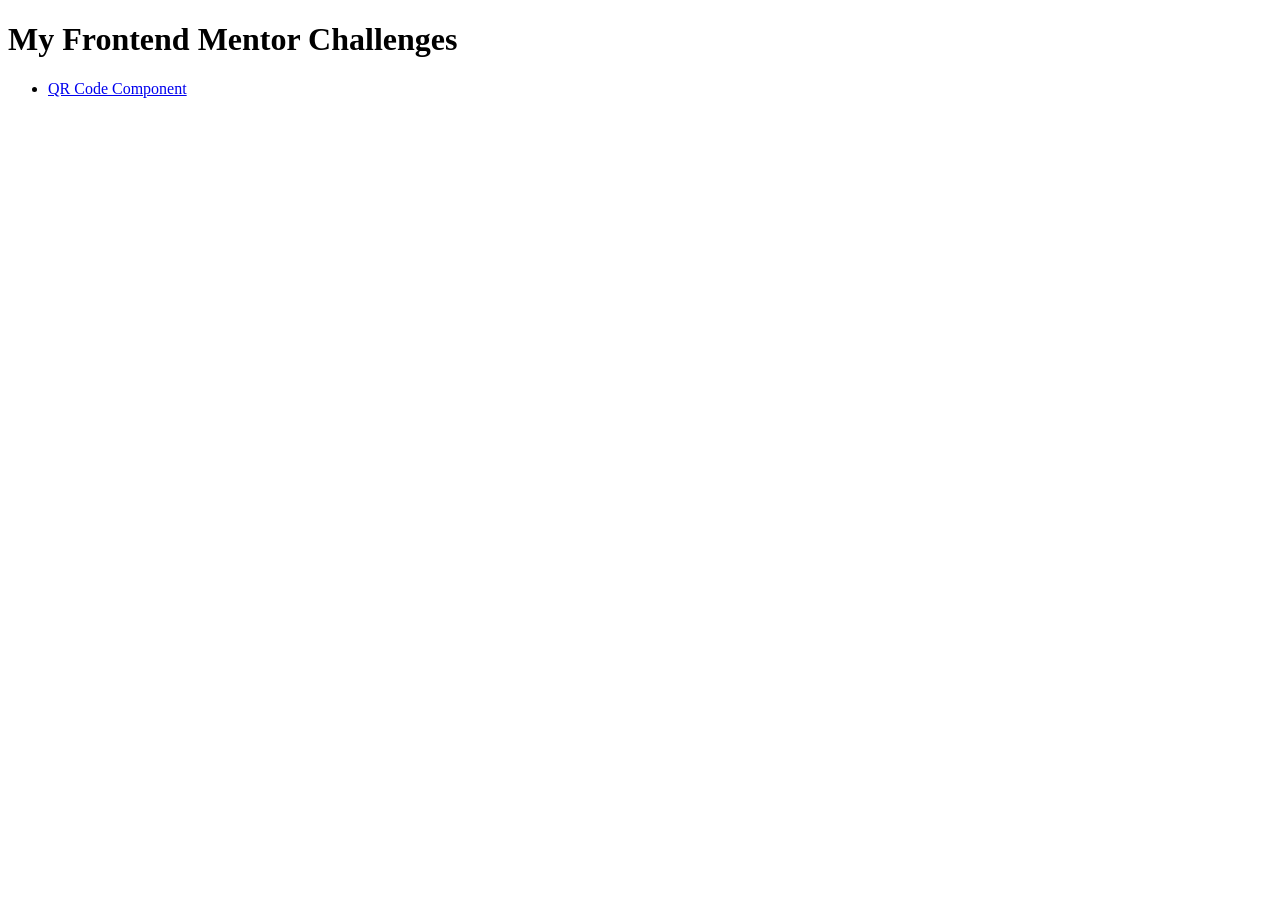
==== index.html @ bf6f335a "Initial commit: Add vitrine and QR Code challenge" ====
<!DOCTYPE html>
<html lang="en">
<head>
    <meta charset="UTF-8">
    <title>My Frontend Mentor Portfolio</title>
</head>
<body>
    <h1>My Frontend Mentor Challenges</h1>
    <ul>
        <li>
            <a href="./qr-code-component-main/index.html">QR Code Component</a>
        </li>
    </ul>
</body>
</html>
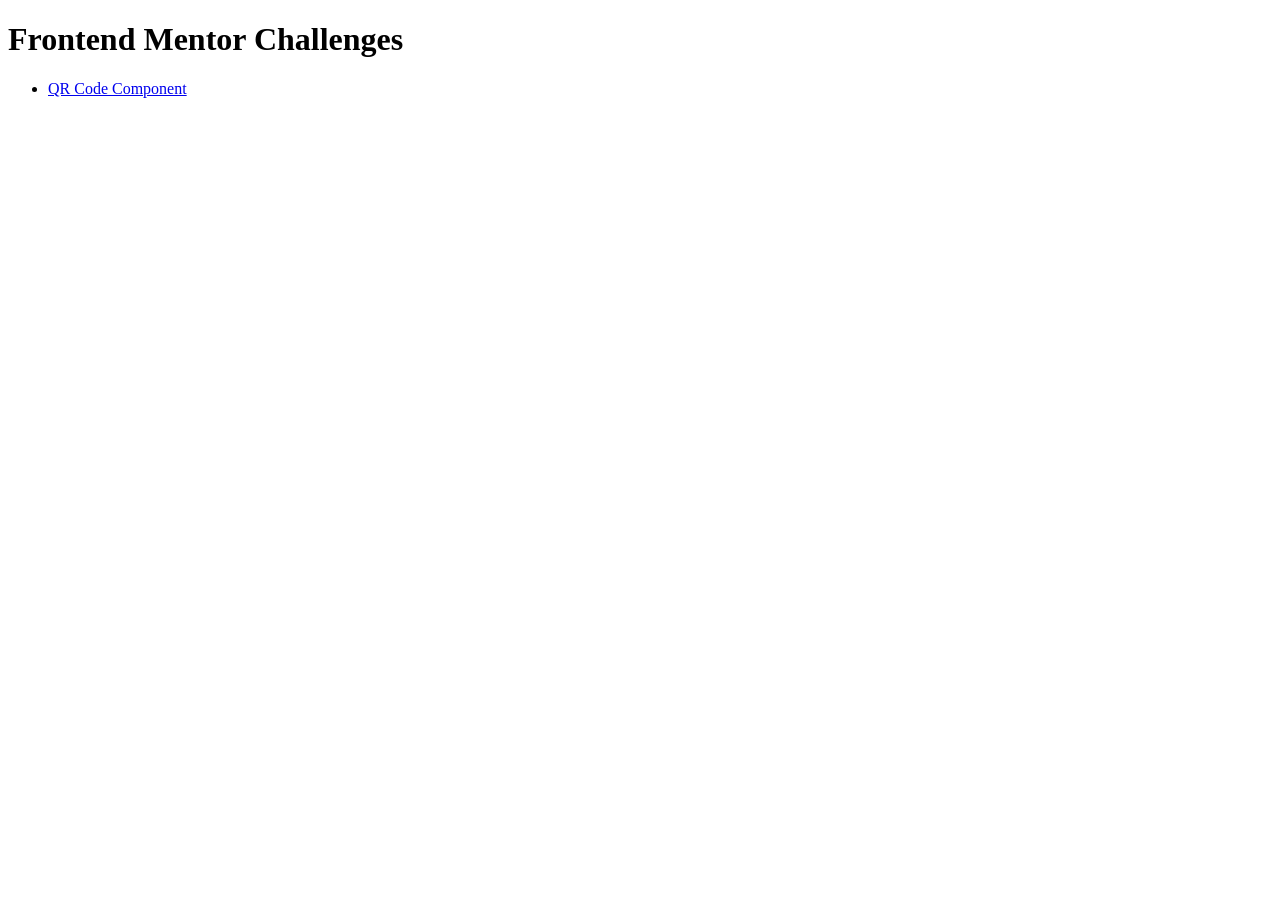
==== commit a9423380: "Pequenas mudanças" ====
--- a/index.html
+++ b/index.html
@@ -2,10 +2,10 @@
 <html lang="en">
 <head>
     <meta charset="UTF-8">
-    <title>My Frontend Mentor Portfolio</title>
+    <title>Frontend Mentor Portfolio</title>
 </head>
 <body>
-    <h1>My Frontend Mentor Challenges</h1>
+    <h1>Frontend Mentor Challenges</h1>
     <ul>
         <li>
             <a href="./qr-code-component-main/index.html">QR Code Component</a>
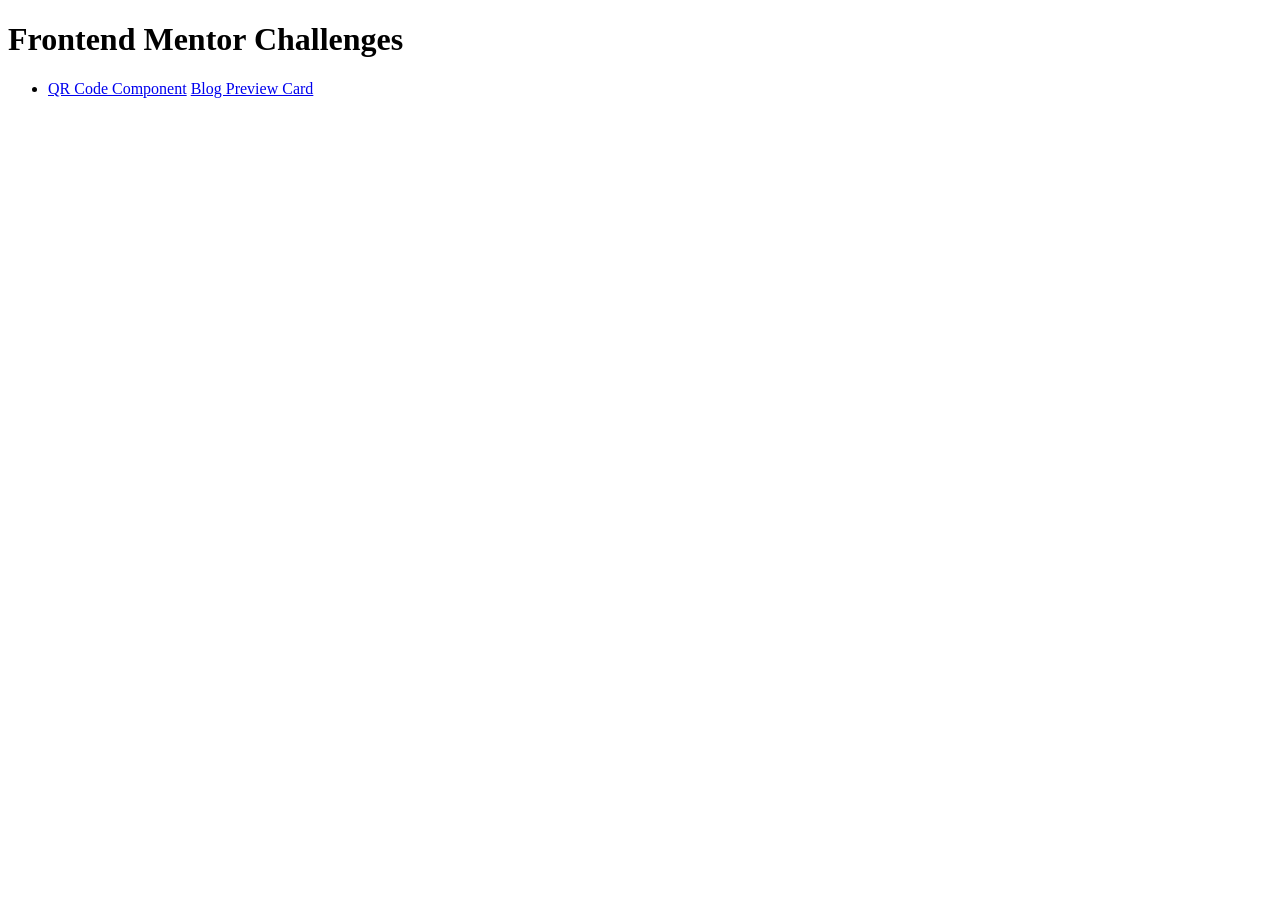
==== commit 5a08fe2e: "fix: Url" ====
--- a/index.html
+++ b/index.html
@@ -9,6 +9,7 @@
     <ul>
         <li>
             <a href="./qr-code-component-main/index.html">QR Code Component</a>
+            <a href="./blog-preview-card-main/index.html">Blog Preview Card</a>
         </li>
     </ul>
 </body>
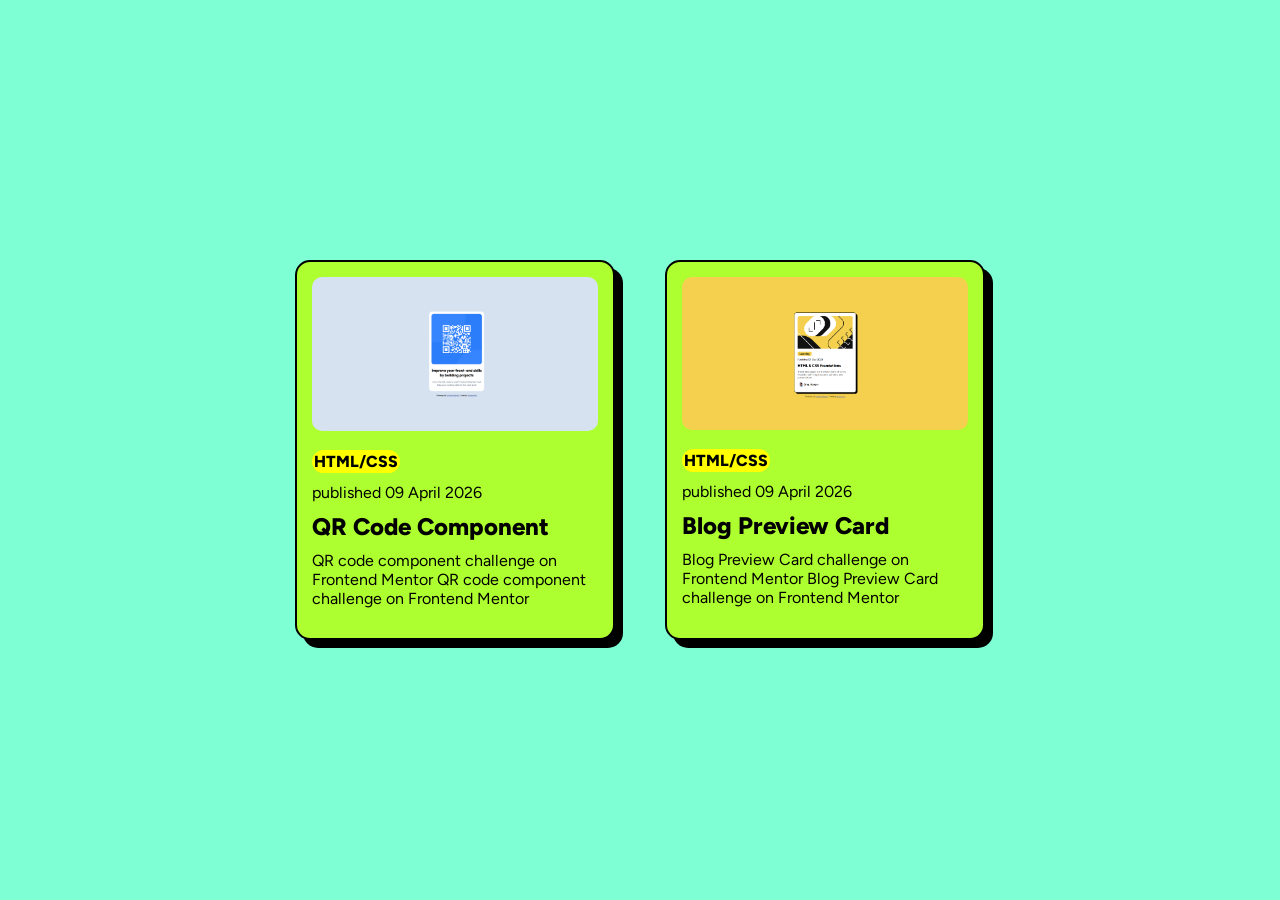
==== commit e9b23b6c: "index lil upgrade" ====
--- a/index.html
+++ b/index.html
@@ -2,15 +2,39 @@
 <html lang="en">
 <head>
     <meta charset="UTF-8">
+    <link rel="preconnect" href="https://fonts.googleapis.com">
+    <link rel="preconnect" href="https://fonts.gstatic.com" crossorigin>
+    <link href="https://fonts.googleapis.com/css2?family=Figtree:ital,wght@0,300..900;1,300..900&family=Outfit:wght@100..900&display=swap" rel="stylesheet">
+  
+    <link rel="stylesheet" href="style.css">
     <title>Frontend Mentor Portfolio</title>
 </head>
 <body>
-    <h1>Frontend Mentor Challenges</h1>
-    <ul>
+    <!--<h1>Frontend Mentor Challenges</h1>-->
+    <!-- <ul>
         <li>
             <a href="./qr-code-component-main/index.html">QR Code Component</a>
             <a href="./blog-preview-card-main/index.html">Blog Preview Card</a>
         </li>
-    </ul>
+    </ul> -->
+    <main>
+        <div class="card">
+            
+            <img src="./qr-code-component-main/images/Capture d'écran.png" alt="qr code" class="img" id="">
+            <p class="tecno">HTML/CSS</p>
+            <p class="date">published 09 April 2026</p>
+            <h2 class="title"><a href="./qr-code-component-main/index.html">QR Code Component</a></h2>
+            <p class="description">QR code component challenge on Frontend Mentor QR code component challenge on Frontend Mentor</p>
+        </div>
+        <div class="card">
+            
+            <img src="./blog-preview-card-main/assets/images/result.png" alt="blog preview card" class="img">
+            <p class="tecno">HTML/CSS</p>
+            <p class="date">published 09 April 2026</p>
+            <h2 class="title"><a href="./blog-preview-card-main/index.html">Blog Preview Card</a></h2>
+            <p class="description">Blog Preview Card challenge on Frontend Mentor Blog Preview Card challenge on Frontend Mentor</p>
+        </div>
+    </main>
+    
 </body>
 </html>
--- a/style.css
+++ b/style.css
@@ -0,0 +1,67 @@
+*{
+    margin: 0;
+    padding: 0;
+    box-sizing: border-box;
+}
+
+body{
+    grid-template-rows: auto;
+    display: flex;
+    justify-content: center;
+    align-items: center;
+    background-color: aquamarine;
+    height: 100vh;
+    font-family: Figtree;
+}
+
+main{
+    display: flex;
+    gap: 50px;
+}
+
+.card{
+    background-color: greenyellow;
+    padding: 15px;
+    width: 320px;
+    border-radius: 15px;
+    padding-bottom: 30px;
+    box-shadow: 8px 8px 0px black;
+    border: 2px solid black;
+}
+.img{
+    justify-content: center;
+    align-items: center;
+    width: 100%;
+    border-radius: 10px;
+    margin-bottom: 15px;
+}
+.img:hover, .img:focus{
+    cursor: pointer;
+}
+
+.tecno{
+    background-color: yellow;
+    font-weight: 800;
+    width: fit-content;
+    border-radius: 15px;
+    justify-content: center;
+    display: flex;
+    padding: 2px;
+    margin-bottom: 10px;
+}
+.date{
+    margin-bottom: 10px;
+}
+
+.title{
+    margin-bottom: 10px;
+    font-weight: 800;
+}
+.title:hover, .title:focus{
+    cursor: pointer;
+    color: yellow;
+}
+.title a{
+    text-decoration: none;
+    color: inherit;
+}
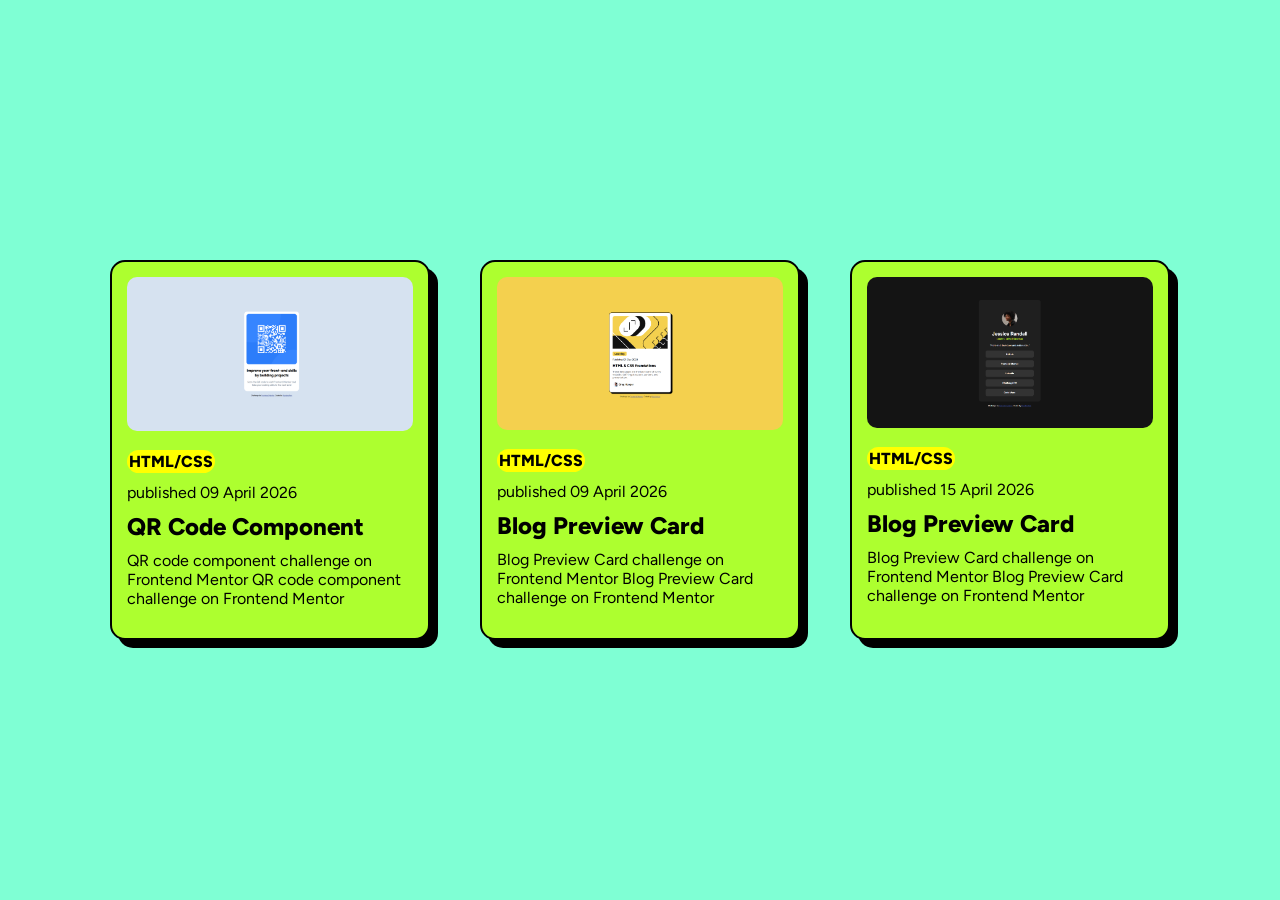
==== commit 658179df: "screenshot and readme" ====
--- a/index.html
+++ b/index.html
@@ -2,6 +2,7 @@
 <html lang="en">
 <head>
     <meta charset="UTF-8">
+    <meta name="viewport" content="width=device-width, initial-scale=1.0" /> <!-- displays site properly based on user's device -->
     <link rel="preconnect" href="https://fonts.googleapis.com">
     <link rel="preconnect" href="https://fonts.gstatic.com" crossorigin>
     <link href="https://fonts.googleapis.com/css2?family=Figtree:ital,wght@0,300..900;1,300..900&family=Outfit:wght@100..900&display=swap" rel="stylesheet">
@@ -26,14 +27,20 @@
             <h2 class="title"><a href="./qr-code-component-main/index.html">QR Code Component</a></h2>
             <p class="description">QR code component challenge on Frontend Mentor QR code component challenge on Frontend Mentor</p>
         </div>
-        <div class="card">
-            
+        <div class="card">   
             <img src="./blog-preview-card-main/assets/images/result.png" alt="blog preview card" class="img">
             <p class="tecno">HTML/CSS</p>
             <p class="date">published 09 April 2026</p>
             <h2 class="title"><a href="./blog-preview-card-main/index.html">Blog Preview Card</a></h2>
             <p class="description">Blog Preview Card challenge on Frontend Mentor Blog Preview Card challenge on Frontend Mentor</p>
         </div>
+        <div class="card">   
+            <img src="./social-links-profile-main/assets/images/Capture d'écran.png" alt="social link card" class="img">
+            <p class="tecno">HTML/CSS</p>
+            <p class="date">published 15 April 2026</p>
+            <h2 class="title"><a href="./social-links-profile-main/index.html">Blog Preview Card</a></h2>
+            <p class="description">Blog Preview Card challenge on Frontend Mentor Blog Preview Card challenge on Frontend Mentor</p>
+        </div>
     </main>
     
 </body>
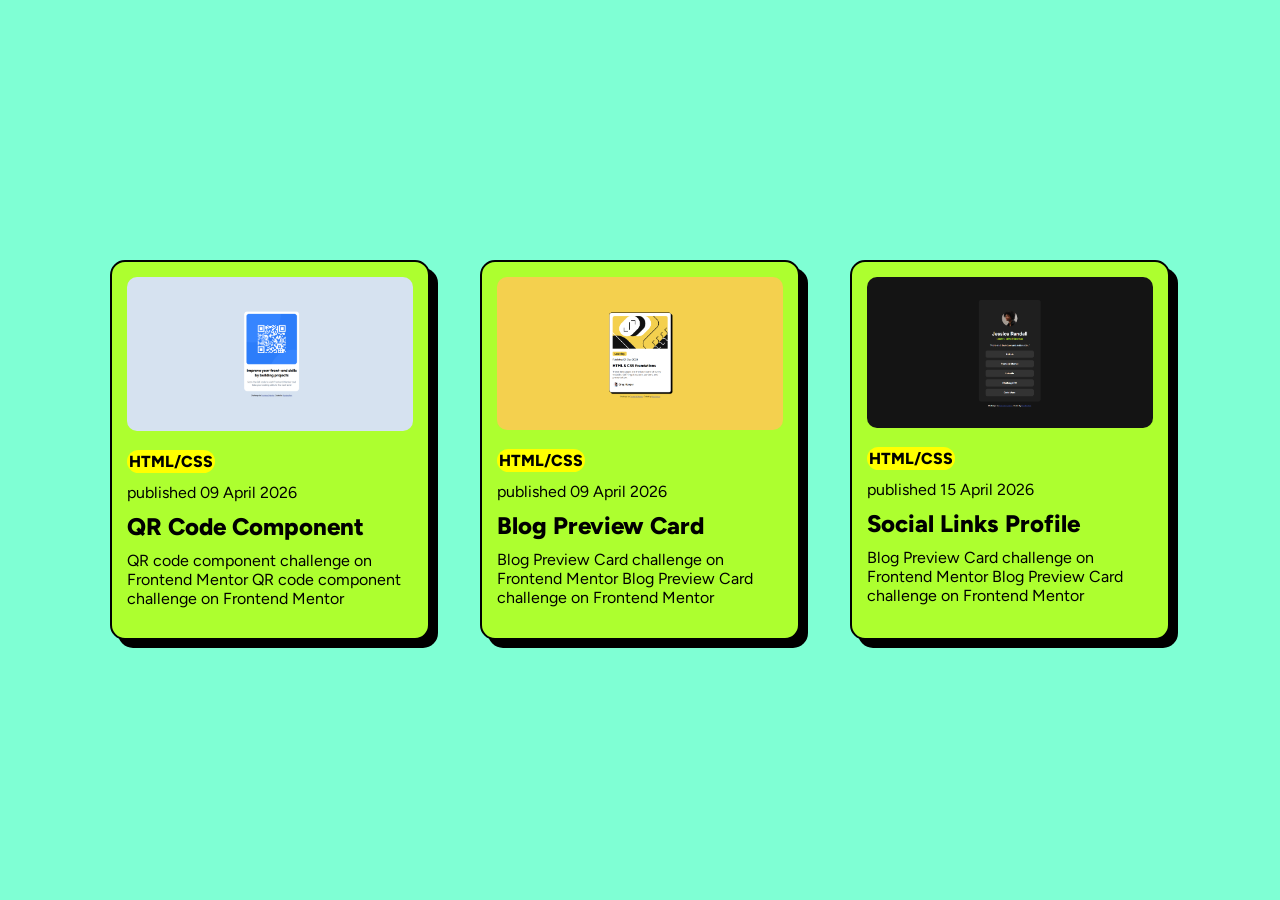
==== commit bca1b321: "fix: photo and title" ====
--- a/index.html
+++ b/index.html
@@ -38,7 +38,7 @@
             <img src="./social-links-profile-main/assets/images/Capture d'écran.png" alt="social link card" class="img">
             <p class="tecno">HTML/CSS</p>
             <p class="date">published 15 April 2026</p>
-            <h2 class="title"><a href="./social-links-profile-main/index.html">Blog Preview Card</a></h2>
+            <h2 class="title"><a href="./social-links-profile-main/index.html">Social Links Profile</a></h2>
             <p class="description">Blog Preview Card challenge on Frontend Mentor Blog Preview Card challenge on Frontend Mentor</p>
         </div>
     </main>
